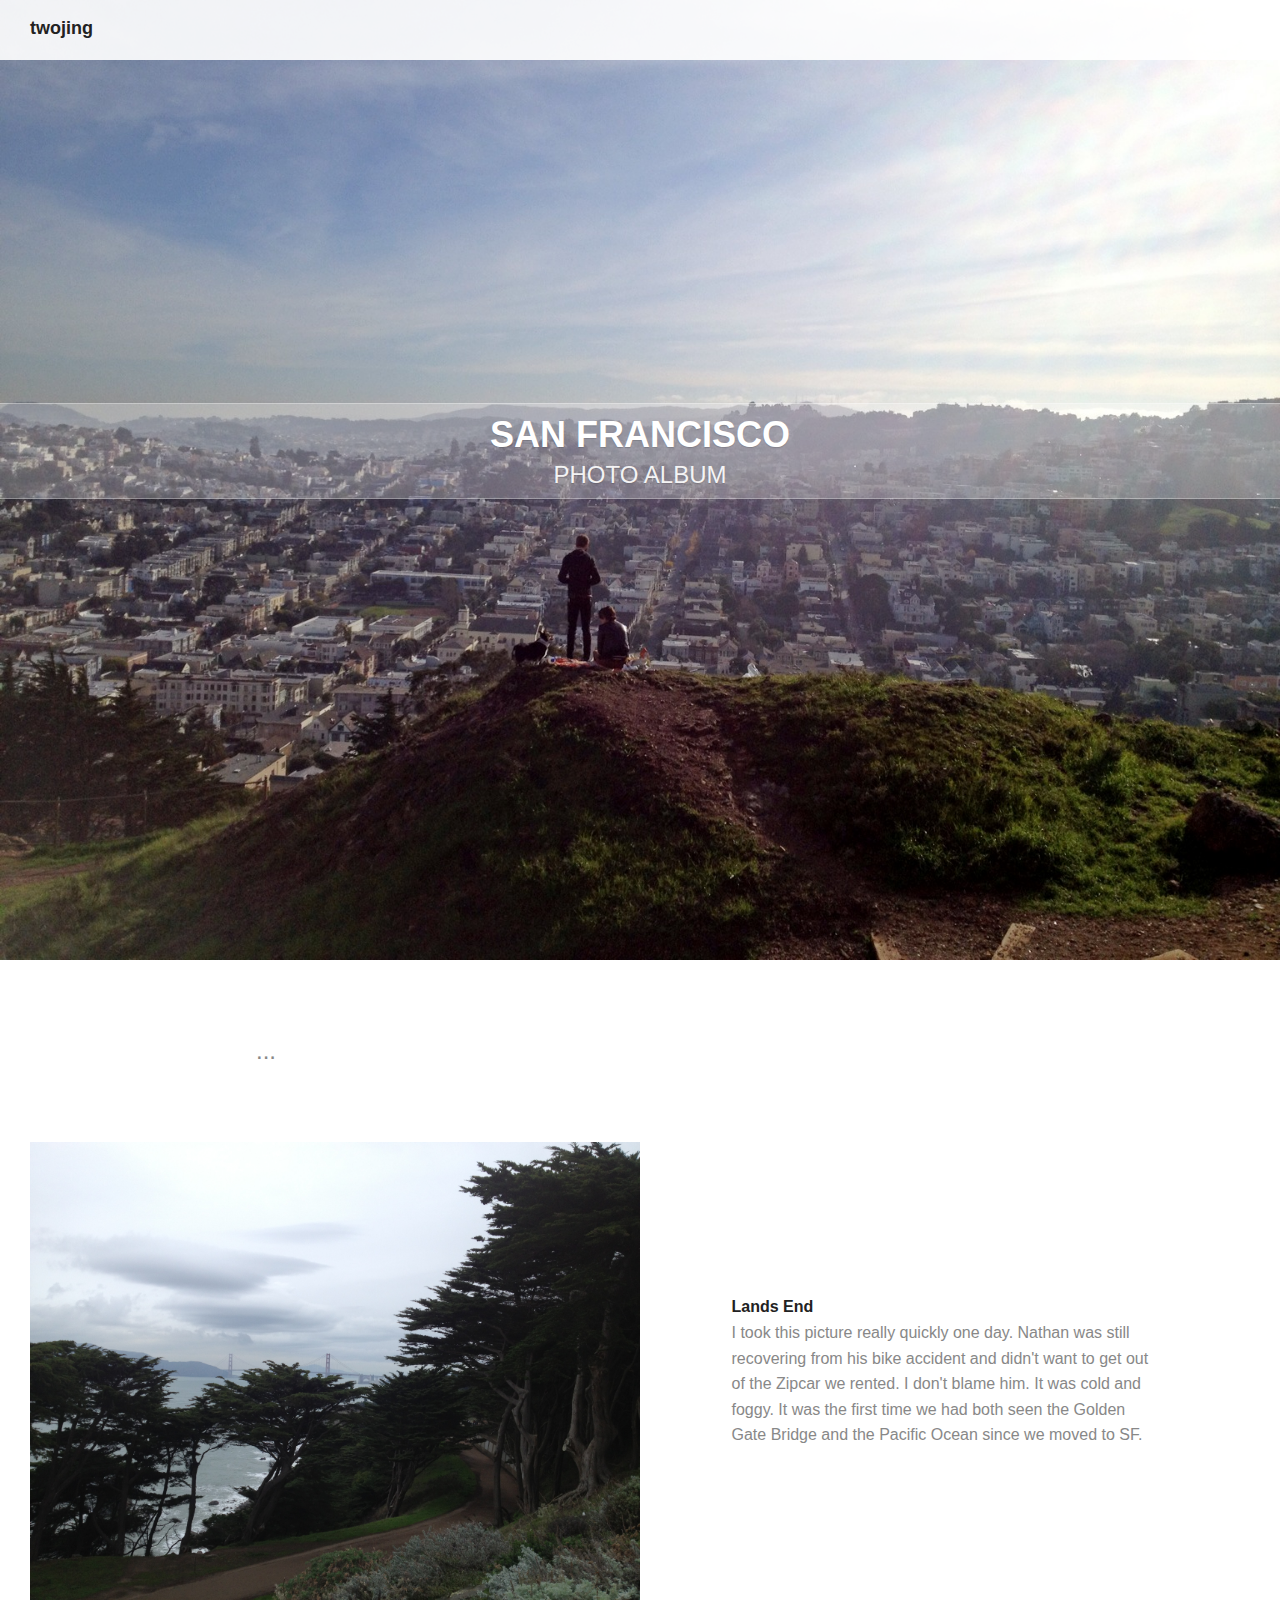
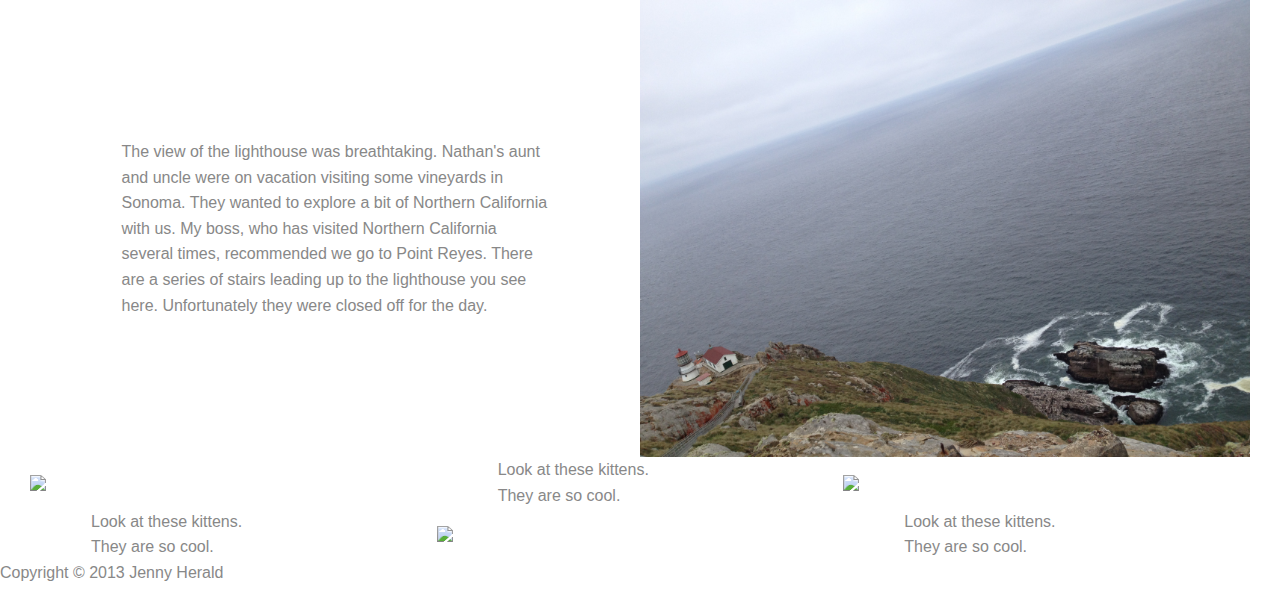
==== albums/san-francisco/index.html @ 7dc70472 "New pages" ====
<!doctype html>
<html>
  <head>
    <title>twojing - San Francisco - Photo Album</title>
    <link rel="stylesheet" href="/style.css">
    <script type="text/javascript" src="//use.typekit.net/kfz8ziq.js"></script>
    <script type="text/javascript">try{Typekit.load();}catch(e){}</script>
  </head>
  <body>

    <header>
      <h1><a href="/">twojing</a></h1>
    </header>

    <div id="content">

      <div class="row">
        <div class="full">
          <section class="overlapper cropper">
            <div class="text">
              <h1>San Francisco</h1>
              <p>Photo Album</p>
            </div>
            <img src="/images/corona-heights.jpg">
          </section>
         <p>...</p>
        </div>
      </div>

      <div class="row">
        <div class="half">
          <img src="/images/lands-end.jpg">
        </div>
        <div class="half">
          <h1>Lands End</h1>
          <p> I took this picture really quickly one day. Nathan was still recovering from his bike accident and didn't want to get out of the Zipcar we rented. I don't blame him. It was cold and foggy. It was the first time we had both seen the Golden Gate Bridge and the Pacific Ocean since we moved to SF.</p>
        </div>
      </div>

      <div class="row">
        <div class="half">
          <p>The view of the lighthouse was breathtaking. Nathan's aunt and uncle were on vacation visiting some vineyards in Sonoma. They wanted to explore a bit of Northern California with us. My boss, who has visited Northern California several times, recommended we go to Point Reyes. There are a series of stairs leading up to the lighthouse you see here. Unfortunately they were closed off for the day.</p>
        </div>
        <div class="half">
          <img src="/images/point-reyes.jpg">
        </div>
      </div>
      
      <div class="row">
        <div class="third">
          <img src="http://placekitten.com/400/300">
        </div>
        <div class="third">
          <p>Look at these kittens.</p>
          <p>They are so cool.</p>
        </div>
        <div class="third">
          <img src="http://placekitten.com/400/300">
        </div>
      </div>

      <div class="row">
        <div class="third">
          <p>Look at these kittens.</p>
          <p>They are so cool.</p>
        </div>
        <div class="third">
          <img src="http://placekitten.com/400/300">
        </div>
        <div class="third">
          <p>Look at these kittens.</p>
          <p>They are so cool.</p>
        </div>
      </div>

    </div>

    <footer>
      <p>Copyright &copy; 2013 Jenny Herald</p>
    </footer>

    <script src="app.js"></script>
  </body>
</html>
---- style.css ----
body {
  margin: 0;
  padding: 0;
  font: 16px/1.6 "proxima-nova", sans-serif;
  color: #222;
}

header {
  height: 60px;
  line-height: 44px;
  margin: 0 0 -60px;
  position: relative;
  z-index: 999;
  background: rgba(255, 255, 255, 0.9);
}

body.make-room header {
  margin: 0;
}

header h1 {
  margin: 0;
}

header h1 a {
  margin: 0;
  padding: 0 30px;
  color: #222;
  text-decoration: none;
  font-size: 18px;
}

#content {
  margin: 0 30px;
}

h1 {
  font-size: 36px;
  margin: 0 0 1em;
}

p {
  color: #888;
  margin: 0 0 1em;
}

img {
  display: block;
  width: 100%;
  max-width: 100%;
  margin: 0 auto;
}

.row {
  clear: both;
  margin: 0;
  padding: 0;
  display: table;
  width: 100%;
}

.row h1 {
  text-align: left;
}

.row .full {
  margin-left: -30px;
  margin-right: -30px;
}

.row .full p {
  font-size: 24px;
  margin: 0 15% 1.5em 20%;
  text-align: left;
}

.row .full img + p,
.row .full p:first-child,
.row .full p:first-of-type {
  margin-top: 3em;
}

.row .full p:last-child {
  margin-bottom: 3em;
}

.row .half {
  display: table-cell;
  vertical-align: middle;
  width: 50%;
}

.row .third {
  display: table-cell;
  vertical-align: middle;
  width: 33%;
}

.row .half h1,
.row .third h1 {
  font-size: 16px;
  margin: 0 15%;
}

.row .half p,
.row .third p {
  margin: 0 15%;
}

.cropper {
  height: 100%;
  overflow: hidden;
}

.overlapper {
  position: relative;
}

.overlapper .text {
  position: absolute;
  top: 42%;
  left: 0;
  right: 0;
  margin: 0;
  padding: 0.5em 0;
  line-height: 1.3;
  text-transform: uppercase;
  text-shadow: 0 1px 1px rgba(0, 0, 0, 0.15);
  background: rgba(255, 255, 255, 0.25);
  border-top: 1px solid rgba(255, 255, 255, 0.3);
  border-bottom: 1px solid rgba(255, 255, 255, 0.3);
}

.overlapper .text.caption {
  font-size: 16px;
  top: auto;
  bottom: 0;
  border-bottom: none;
}

.overlapper .text h1 {
  margin: 0;
  color: #fff;
  text-align: center;
}

body #content .overlapper .text p {
  color: #fff;
  margin: 0;
  text-align: center;
  opacity: 0.9;
}
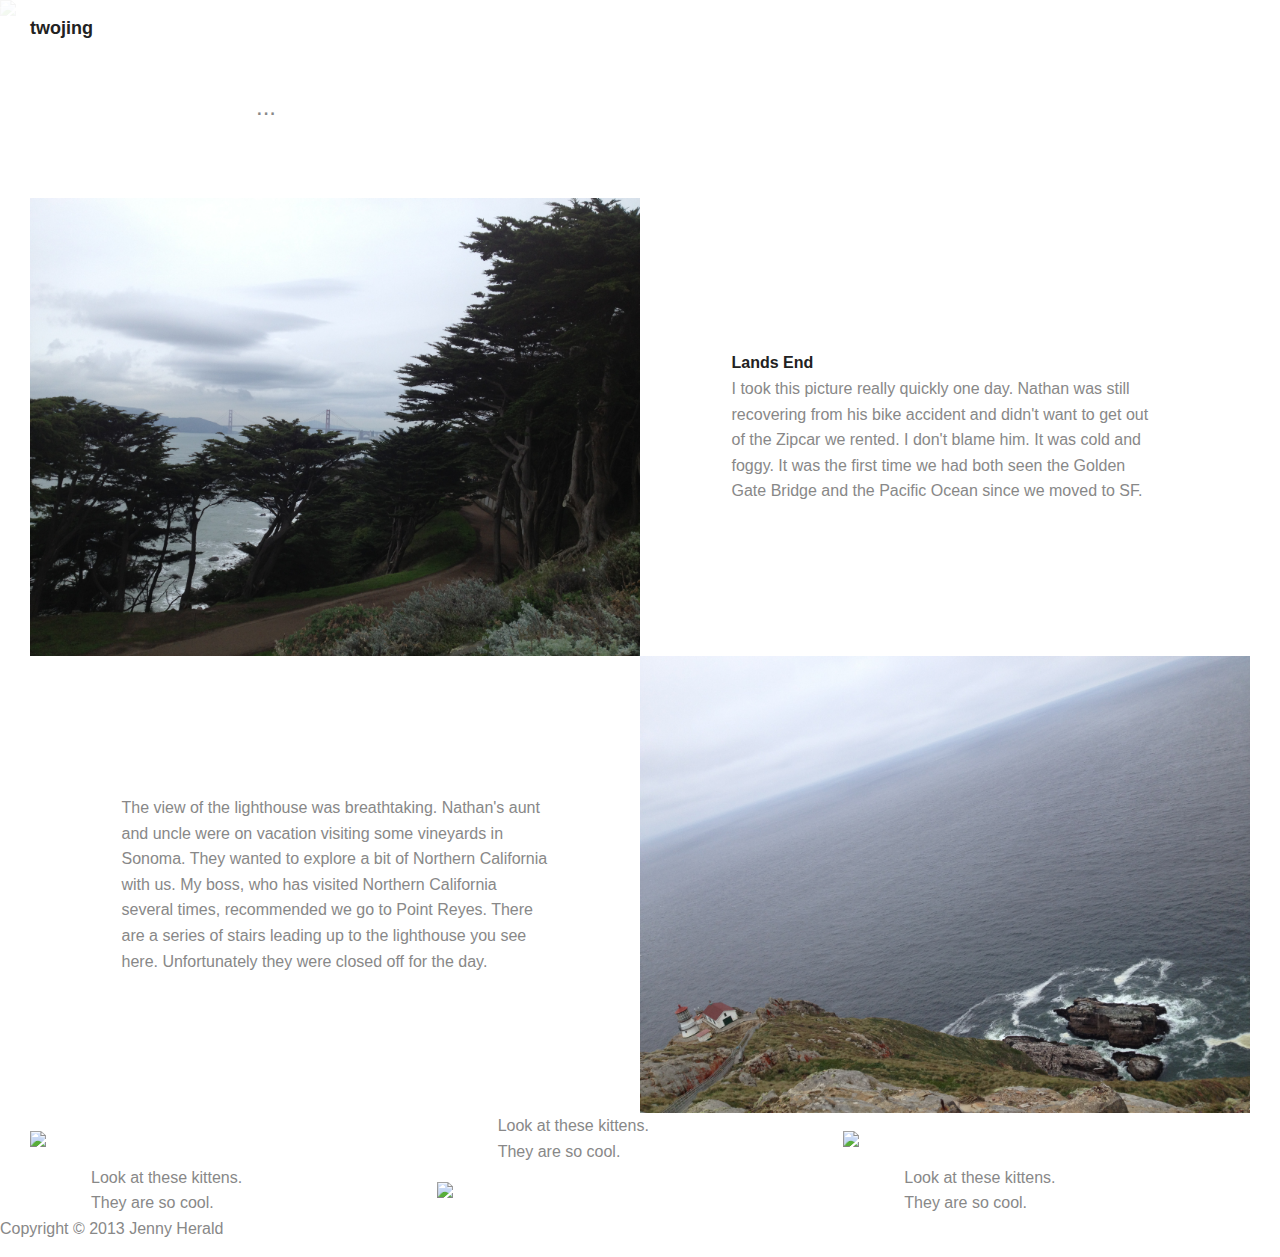
==== commit 3a1697ef: "western addition" ====
--- a/albums/san-francisco/index.html
+++ b/albums/san-francisco/index.html
@@ -21,7 +21,7 @@
               <h1>San Francisco</h1>
               <p>Photo Album</p>
             </div>
-            <img src="/images/corona-heights.jpg">
+            <img src="/images/western-addition.jpg">
           </section>
          <p>...</p>
         </div>
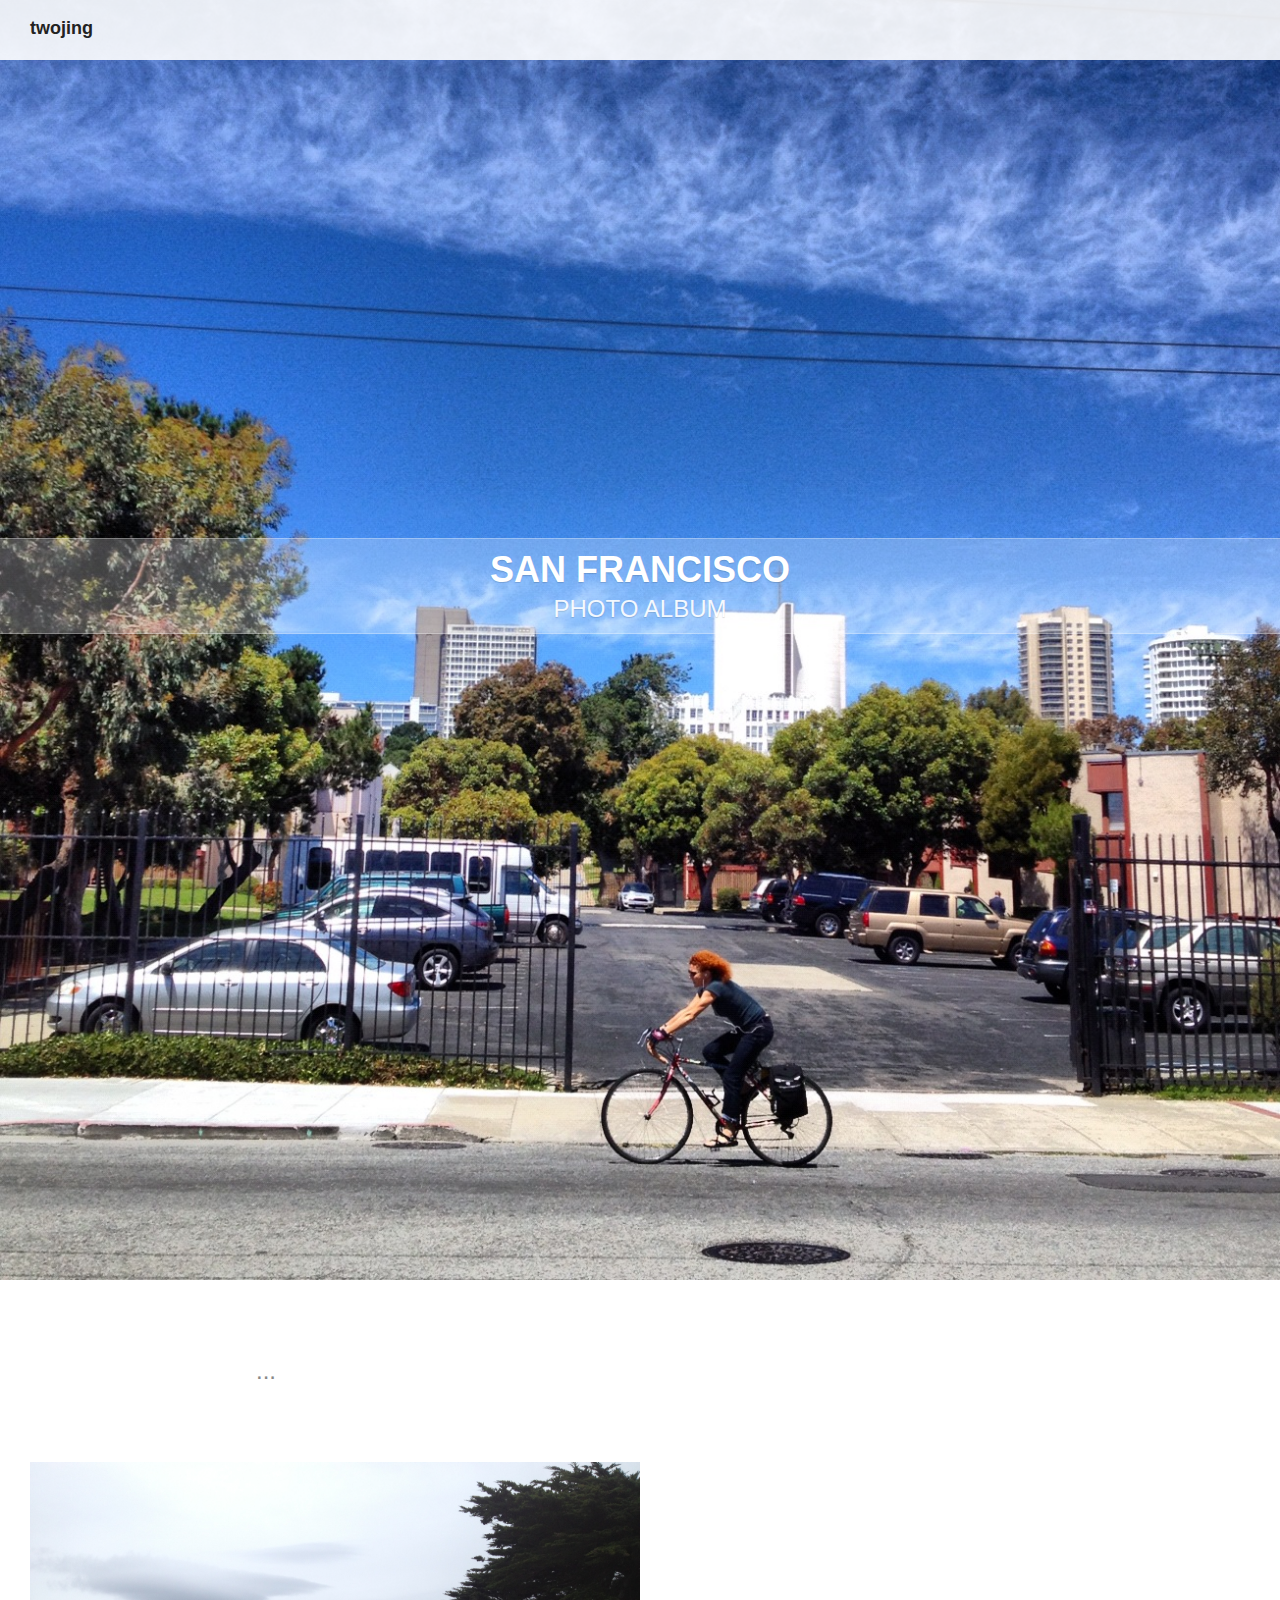
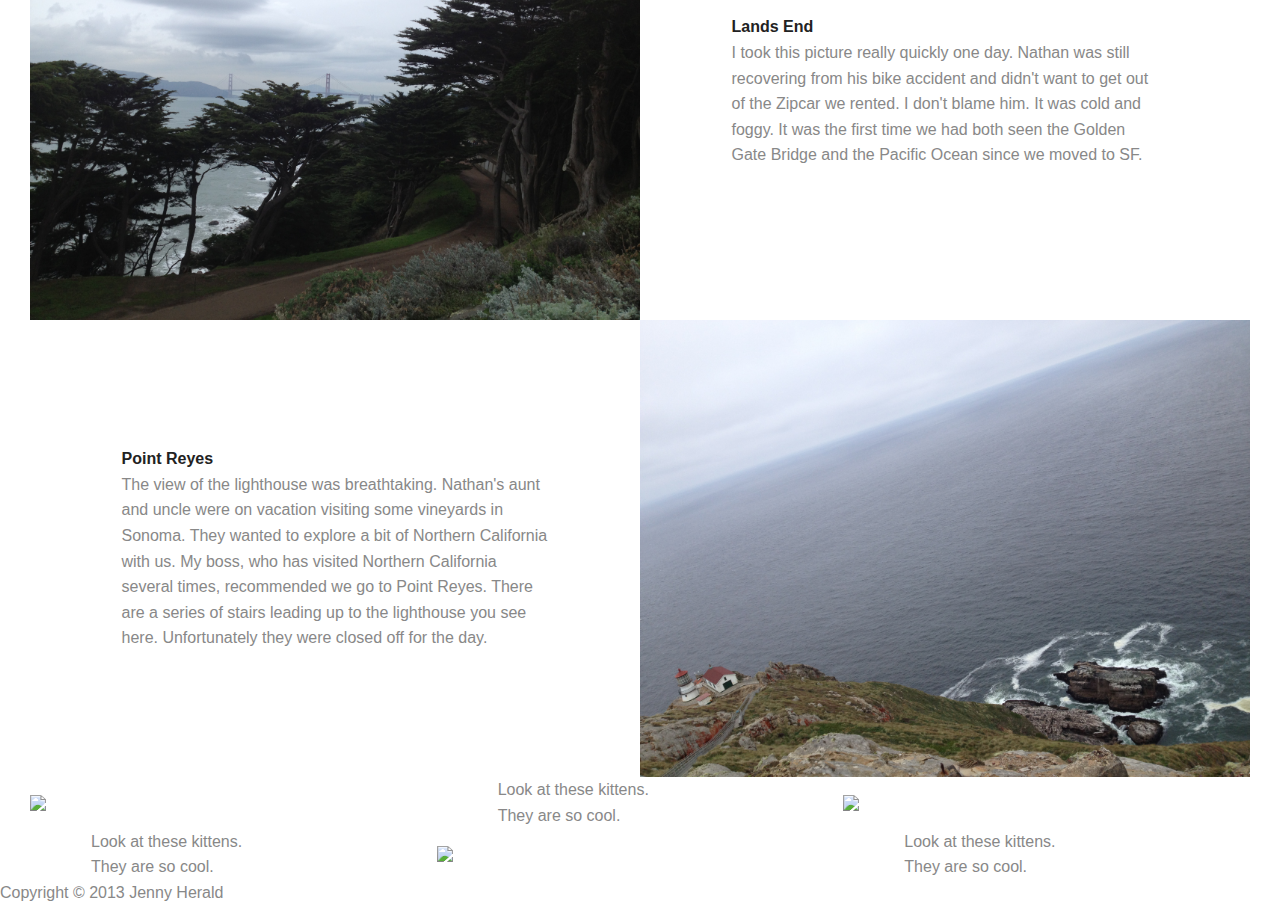
==== commit 04eddf6f: "point reyes heading" ====
--- a/albums/san-francisco/index.html
+++ b/albums/san-francisco/index.html
@@ -39,6 +39,7 @@
 
       <div class="row">
         <div class="half">
+        	<h1>Point Reyes</h1>
           <p>The view of the lighthouse was breathtaking. Nathan's aunt and uncle were on vacation visiting some vineyards in Sonoma. They wanted to explore a bit of Northern California with us. My boss, who has visited Northern California several times, recommended we go to Point Reyes. There are a series of stairs leading up to the lighthouse you see here. Unfortunately they were closed off for the day.</p>
         </div>
         <div class="half">
